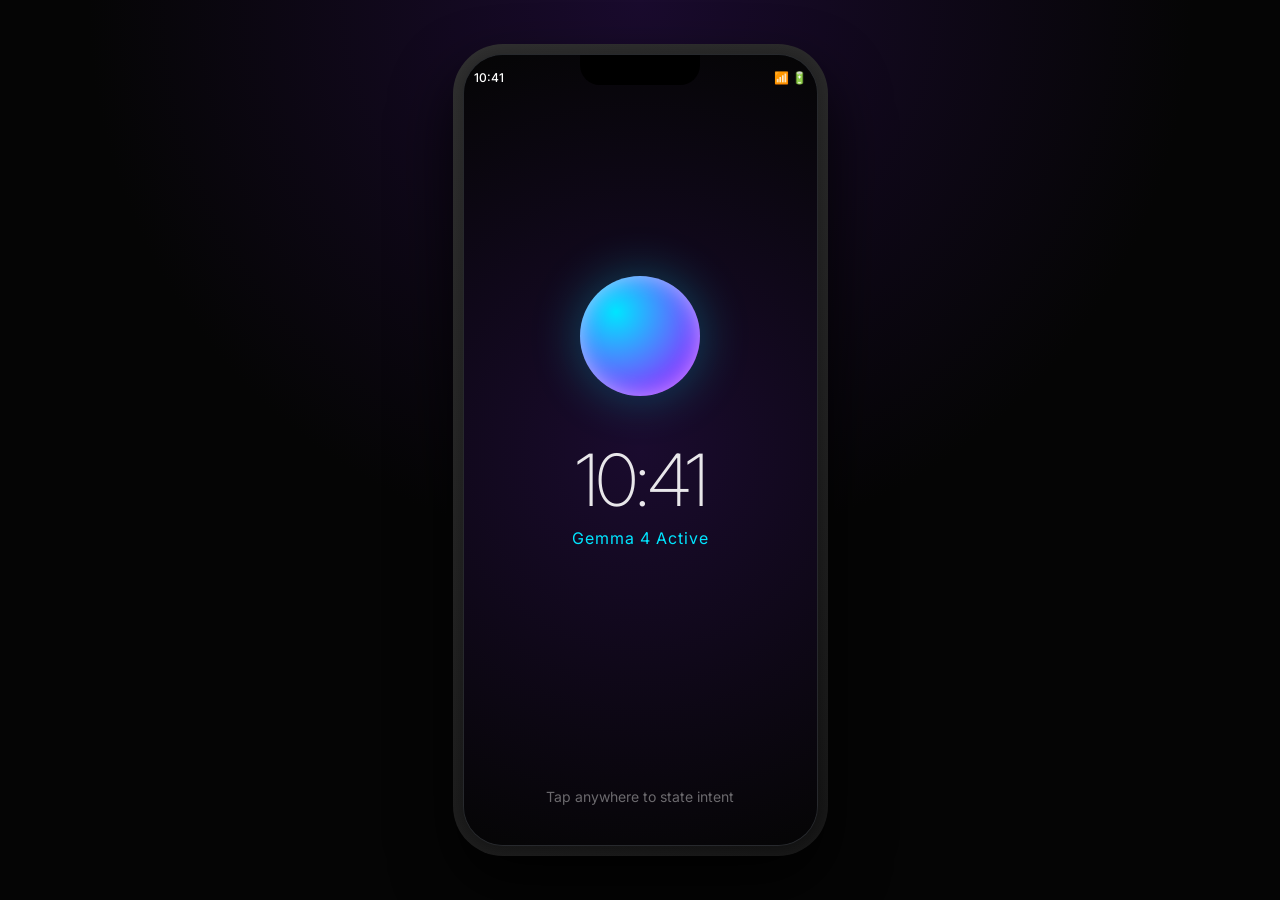
==== generative_ui/web/index.html @ 6772018f "pre testing/video run" ====
<!DOCTYPE html>
<html lang="en">
<head>
    <meta charset="UTF-8">
    <meta name="viewport" content="width=device-width, initial-scale=1.0">
    <title>AOS Interface</title>
    <link rel="stylesheet" href="style.css">
    <link href="https://fonts.googleapis.com/css2?family=Inter:wght@200;300;400;500;600&display=swap" rel="stylesheet">
</head>
<body>
    <div class="phone-container">
        <div class="phone-hardware">
            <div class="notch"></div>
            
            <!-- Home Screen View -->
            <div class="screen view-home active" id="view-home">
                <div class="status-bar">
                    <span class="time" id="home-time">9:41</span>
                    <div class="icons">
                        <span class="signal">📶</span>
                        <span class="battery">🔋</span>
                    </div>
                </div>
                <div class="home-center">
                    <div class="aos-orb"></div>
                    <h1 class="clock-large" id="home-clock-large">09:41</h1>
                    <p class="date-large">Gemma 4 Active</p>
                </div>
                <div class="home-footer">
                    <p class="pulse-text">Tap anywhere to state intent</p>
                </div>
            </div>

            <!-- Intent Interface View -->
            <div class="screen view-intent" id="view-intent">
                <header class="glass-header">
                    <div class="status-bar">
                        <span class="time">9:41</span>
                        <div class="icons">
                            <span class="signal">📶</span>
                            <span class="battery">🔋</span>
                        </div>
                    </div>
                    <div class="header-content">
                        <h1>AOS</h1>
                        <span class="status-dot"></span>
                        <span class="status-text">Listening...</span>
                    </div>
                </header>
                
                <main class="feed" id="feed">
                    <div class="message system">
                        <div class="bubble">
                            <p>Latent Kernel Ready. Awaiting Intent.</p>
                        </div>
                    </div>
                </main>
                
                <footer class="input-area glass-footer">
                    <div class="input-wrapper">
                        <button class="icon-btn" id="close-btn">
                            <svg width="24" height="24" viewBox="0 0 24 24" fill="none" stroke="currentColor" stroke-width="2"><line x1="18" y1="6" x2="6" y2="18"></line><line x1="6" y1="6" x2="18" y2="18"></line></svg>
                        </button>
                        <input type="text" id="user-input" placeholder="State your intent..." autocomplete="off">
                        <button class="icon-btn send-btn" id="send-btn">
                            <svg width="24" height="24" viewBox="0 0 24 24" fill="none" stroke="currentColor" stroke-width="2"><line x1="22" y1="2" x2="11" y2="13"></line><polygon points="22 2 15 22 11 13 2 9 22 2"></polygon></svg>
                        </button>
                    </div>
                </footer>
            </div>
        </div>
    </div>
    <script src="script.js"></script>
</body>
</html>
---- generative_ui/web/style.css ----
* {
    margin: 0;
    padding: 0;
    box-sizing: border-box;
    font-family: 'Inter', sans-serif;
}

body {
    background-color: #050505;
    background-image: radial-gradient(circle at 50% 0%, #1a0b2e 0%, #050505 50%);
    display: flex;
    justify-content: center;
    align-items: center;
    height: 100vh;
    height: 100dvh; /* For mobile browsers */
    color: #fff;
    overflow: hidden;
}

.phone-container {
    width: 375px;
    height: 812px;
    border-radius: 50px;
    padding: 10px;
    background: linear-gradient(145deg, #2a2a2a, #111);
    box-shadow: 0 30px 60px rgba(0,0,0,0.8), inset 0 0 20px rgba(255,255,255,0.05);
    transition: all 0.3s ease;
}

.phone-hardware {
    width: 100%;
    height: 100%;
    border-radius: 40px;
    background-color: #0f1115;
    position: relative;
    overflow: hidden;
    border: 1px solid rgba(255,255,255,0.1);
}

.notch {
    position: absolute;
    top: 0;
    left: 50%;
    transform: translateX(-50%);
    width: 120px;
    height: 30px;
    background-color: #000;
    border-bottom-left-radius: 20px;
    border-bottom-right-radius: 20px;
    z-index: 100;
}

.screen {
    display: flex;
    flex-direction: column;
    height: 100%;
    background: radial-gradient(circle at 50% -20%, #2a0845 0%, #0f1115 60%);
    position: absolute; 
    top: 0; left: 0; width: 100%;
    opacity: 0;
    pointer-events: none;
    transition: opacity 0.4s ease, transform 0.4s cubic-bezier(0.19, 1, 0.22, 1);
    transform: scale(0.95);
}

.screen.active {
    opacity: 1;
    pointer-events: auto;
    transform: scale(1);
    z-index: 10;
}

/* Home Screen Styles */
.view-home {
    background: radial-gradient(circle at 50% 50%, #1a0b2e 0%, #050505 100%);
    cursor: pointer;
    justify-content: space-between;
    padding-top: 15px;
}

.home-center {
    display: flex;
    flex-direction: column;
    align-items: center;
    justify-content: center;
    flex: 1;
    margin-top: -50px;
}

.aos-orb {
    width: 120px;
    height: 120px;
    border-radius: 50%;
    background: radial-gradient(circle at 30% 30%, #00e5ff, #b000ff);
    box-shadow: 0 0 50px rgba(0, 229, 255, 0.3), inset 0 0 20px rgba(255,255,255,0.5);
    margin-bottom: 40px;
    animation: float 6s ease-in-out infinite, pulseOrb 4s infinite alternate;
}

@keyframes float {
    0% { transform: translateY(0px); }
    50% { transform: translateY(-15px); }
    100% { transform: translateY(0px); }
}

@keyframes pulseOrb {
    0% { box-shadow: 0 0 30px rgba(0, 229, 255, 0.2), inset 0 0 20px rgba(255,255,255,0.3); }
    100% { box-shadow: 0 0 80px rgba(176, 0, 255, 0.5), inset 0 0 30px rgba(255,255,255,0.6); }
}

.clock-large {
    font-size: 72px;
    font-weight: 200;
    letter-spacing: -2px;
    color: rgba(255,255,255,0.9);
}

.date-large {
    font-size: 16px;
    font-weight: 400;
    color: #00e5ff;
    margin-top: 5px;
    letter-spacing: 1px;
}

.home-footer {
    padding-bottom: 40px;
    text-align: center;
}

.pulse-text {
    font-size: 14px;
    color: rgba(255,255,255,0.4);
    animation: pulseText 2s infinite;
}

@keyframes pulseText {
    0% { opacity: 0.3; }
    50% { opacity: 1; }
    100% { opacity: 0.3; }
}

/* Intent Interface Styles */
.glass-header {
    background: rgba(15, 17, 21, 0.6);
    backdrop-filter: blur(10px);
    -webkit-backdrop-filter: blur(10px);
    padding: 10px 20px 15px;
    border-bottom: 1px solid rgba(255,255,255,0.05);
    z-index: 10;
    padding-top: 15px;
}

.status-bar {
    display: flex;
    justify-content: space-between;
    font-size: 12px;
    font-weight: 500;
    margin-bottom: 15px;
    padding: 0 10px;
}

.view-home .status-bar {
    margin-bottom: 0;
}

.header-content {
    display: flex;
    align-items: center;
    gap: 8px;
}

.header-content h1 {
    font-size: 20px;
    font-weight: 600;
    letter-spacing: -0.5px;
    background: linear-gradient(90deg, #00e5ff, #b000ff);
    -webkit-background-clip: text;
    -webkit-text-fill-color: transparent;
}

.status-dot {
    width: 8px;
    height: 8px;
    background-color: #00e5ff;
    border-radius: 50%;
    box-shadow: 0 0 10px #00e5ff;
    animation: pulse 2s infinite;
}

.status-text {
    font-size: 12px;
    color: rgba(255,255,255,0.5);
}

.feed {
    flex: 1;
    overflow-y: auto;
    padding: 20px;
    display: flex;
    flex-direction: column;
    gap: 15px;
}

.feed::-webkit-scrollbar {
    width: 0;
}

.message {
    display: flex;
    flex-direction: column;
    max-width: 85%;
    animation: fadeIn 0.4s ease forwards;
    opacity: 0;
    transform: translateY(10px);
}

@keyframes fadeIn {
    to { opacity: 1; transform: translateY(0); }
}

.message.user {
    align-self: flex-end;
}

.message.system {
    align-self: flex-start;
}

.bubble {
    padding: 12px 16px;
    border-radius: 20px;
    font-size: 14px;
    line-height: 1.5;
    position: relative;
    white-space: pre-wrap;
}

.message.user .bubble {
    background: linear-gradient(135deg, #4facfe 0%, #00f2fe 100%);
    color: #000;
    border-bottom-right-radius: 4px;
}

.message.system .bubble {
    background: rgba(255,255,255,0.05);
    border: 1px solid rgba(255,255,255,0.1);
    border-bottom-left-radius: 4px;
}

.glass-footer {
    background: rgba(15, 17, 21, 0.8);
    backdrop-filter: blur(15px);
    -webkit-backdrop-filter: blur(15px);
    padding: 15px 20px 25px;
    border-top: 1px solid rgba(255,255,255,0.05);
}

.input-wrapper {
    display: flex;
    align-items: center;
    background: rgba(0,0,0,0.5);
    border-radius: 25px;
    padding: 5px 15px;
    border: 1px solid rgba(255,255,255,0.1);
    transition: all 0.3s ease;
}

.input-wrapper:focus-within {
    border-color: rgba(0, 229, 255, 0.5);
    box-shadow: 0 0 15px rgba(0, 229, 255, 0.1);
}

input {
    flex: 1;
    background: transparent;
    border: none;
    color: #fff;
    padding: 10px;
    font-size: 14px;
    outline: none;
}

input::placeholder {
    color: rgba(255,255,255,0.3);
}

.icon-btn {
    background: transparent;
    border: none;
    color: rgba(255,255,255,0.5);
    cursor: pointer;
    display: flex;
    align-items: center;
    justify-content: center;
    transition: color 0.3s;
    padding: 5px;
}

.icon-btn:hover {
    color: #00e5ff;
}

.send-btn {
    color: #b000ff;
}

/* ====== MOBILE RESPONSIVE MEDIA QUERIES ====== */
@media (max-width: 480px) {
    body {
        align-items: flex-start;
        background-image: none;
        background-color: #050505;
    }

    .phone-container {
        width: 100vw;
        height: 100vh;
        height: 100dvh;
        padding: 0;
        border-radius: 0;
        box-shadow: none;
        border: none;
        background: transparent;
    }

    .phone-hardware {
        border-radius: 0;
        border: none;
    }

    .notch {
        display: none; /* Mobile phone hardware has its own notch */
    }

    .status-bar {
        display: none; /* Hide our fake status bar since the mobile browser/OS shows one */
    }
    
    .view-home {
        padding-top: 30px; /* Adjust padding since status bar is gone */
    }

    .glass-header {
        padding-top: 20px;
    }
}
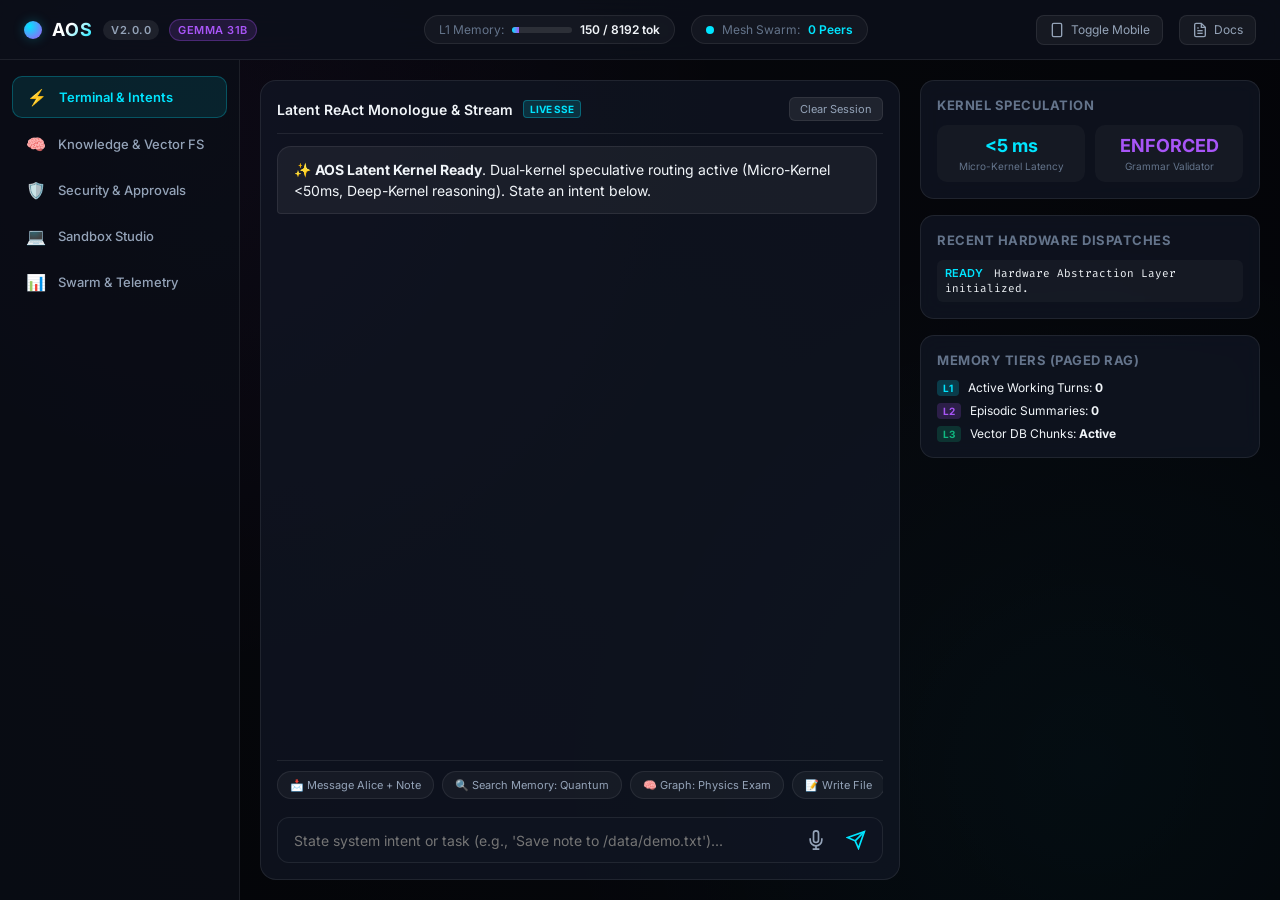
==== commit 345d6e0c: "feat(aos): modernize & productize Agentic Operating System (7-step framework) - Step 1: Deep Codebas" ====
--- a/generative_ui/web/index.html
+++ b/generative_ui/web/index.html
@@ -3,12 +3,352 @@
 <head>
     <meta charset="UTF-8">
     <meta name="viewport" content="width=device-width, initial-scale=1.0">
-    <title>AOS Interface</title>
-    <link rel="stylesheet" href="style.css">
-    <link href="https://fonts.googleapis.com/css2?family=Inter:wght@200;300;400;500;600&display=swap" rel="stylesheet">
+    <title>AOS Studio Cockpit — Agentic Operating System</title>
+    <link rel="stylesheet" href="style.css?v=3">
+    <link rel="preconnect" href="https://fonts.googleapis.com">
+    <link rel="preconnect" href="https://fonts.gstatic.com" crossorigin>
+    <link href="https://fonts.googleapis.com/css2?family=Fira+Code:wght@400;500;600&family=Inter:wght@300;400;500;600;700&display=swap" rel="stylesheet">
 </head>
-<body>
-    <div class="phone-container">
+<body class="mode-cockpit">
+    <!-- Main Cockpit Container -->
+    <div class="cockpit-container">
+        <!-- Header Bar -->
+        <header class="cockpit-header">
+            <div class="header-left">
+                <div class="aos-logo-badge">
+                    <span class="aos-orb-mini"></span>
+                    <span class="brand-title">AOS</span>
+                    <span class="badge version-badge">v2.0.0</span>
+                    <span class="badge model-badge" id="kernel-badge">Gemma 31B</span>
+                </div>
+            </div>
+            
+            <div class="header-center">
+                <div class="telemetry-pill">
+                    <span class="pill-label">L1 Memory:</span>
+                    <div class="progress-bar-wrap">
+                        <div class="progress-bar-fill" id="l1-progress" style="width: 12%;"></div>
+                    </div>
+                    <span class="pill-value" id="l1-usage">150 / 8192 tok</span>
+                </div>
+                <div class="telemetry-pill">
+                    <span class="status-dot pulse-dot"></span>
+                    <span class="pill-label">Mesh Swarm:</span>
+                    <span class="pill-value highlight-cyan" id="header-peers">0 Peers</span>
+                </div>
+            </div>
+
+            <div class="header-right">
+                <button class="nav-btn-header" id="btn-toggle-view" title="Toggle Compact Mobile / Studio View">
+                    <svg width="16" height="16" viewBox="0 0 24 24" fill="none" stroke="currentColor" stroke-width="2"><rect x="5" y="2" width="14" height="20" rx="2" ry="2"></rect><line x1="12" y1="18" x2="12.01" y2="18"></line></svg>
+                    <span>Toggle Mobile</span>
+                </button>
+                <a href="/docs/reference/rest-api.md" target="_blank" class="nav-btn-header" title="API Reference">
+                    <svg width="16" height="16" viewBox="0 0 24 24" fill="none" stroke="currentColor" stroke-width="2"><path d="M14 2H6a2 2 0 0 0-2 2v16a2 2 0 0 0 2 2h12a2 2 0 0 0 2-2V8z"></path><polyline points="14 2 14 8 20 8"></polyline><line x1="16" y1="13" x2="8" y2="13"></line><line x1="16" y1="17" x2="8" y2="17"></line><polyline points="10 9 9 9 8 9"></polyline></svg>
+                    <span>Docs</span>
+                </a>
+            </div>
+        </header>
+
+        <!-- Cockpit Workspace Body -->
+        <div class="cockpit-body">
+            <!-- Sidebar Navigation -->
+            <nav class="cockpit-sidebar">
+                <button class="nav-item active" data-tab="tab-terminal">
+                    <span class="nav-icon">⚡</span>
+                    <span class="nav-text">Terminal & Intents</span>
+                </button>
+                <button class="nav-item" data-tab="tab-knowledge">
+                    <span class="nav-icon">🧠</span>
+                    <span class="nav-text">Knowledge & Vector FS</span>
+                </button>
+                <button class="nav-item" data-tab="tab-security">
+                    <span class="nav-icon">🛡️</span>
+                    <span class="nav-text">Security & Approvals</span>
+                    <span class="badge-count" id="pending-badge" style="display: none;">0</span>
+                </button>
+                <button class="nav-item" data-tab="tab-sandbox">
+                    <span class="nav-icon">💻</span>
+                    <span class="nav-text">Sandbox Studio</span>
+                </button>
+                <button class="nav-item" data-tab="tab-telemetry">
+                    <span class="nav-icon">📊</span>
+                    <span class="nav-text">Swarm & Telemetry</span>
+                </button>
+            </nav>
+
+            <!-- Main Content Display -->
+            <main class="cockpit-content">
+                <!-- Tab 1: Terminal & Intents -->
+                <section class="tab-pane active" id="tab-terminal">
+                    <div class="terminal-layout">
+                        <!-- Left: Live Interaction Feed -->
+                        <div class="feed-column">
+                            <div class="feed-header">
+                                <div class="feed-title">
+                                    <span>Latent ReAct Monologue & Stream</span>
+                                    <span class="live-indicator">LIVE SSE</span>
+                                </div>
+                                <button class="action-btn-small" id="clear-feed-btn">Clear Session</button>
+                            </div>
+                            
+                            <div class="feed-scroll" id="feed">
+                                <div class="message system">
+                                    <div class="bubble">
+                                        <p>✨ <strong>AOS Latent Kernel Ready</strong>. Dual-kernel speculative routing active (Micro-Kernel &lt;50ms, Deep-Kernel reasoning). State an intent below.</p>
+                                    </div>
+                                </div>
+                            </div>
+
+                            <!-- Intent Quick Suggestions -->
+                            <div class="prompt-chips">
+                                <button class="chip-btn" data-intent="Send a message to Alice saying I will be late, and save a note.">📩 Message Alice + Note</button>
+                                <button class="chip-btn" data-intent="Search memory for quantum physics dynamics">🔍 Search Memory: Quantum</button>
+                                <button class="chip-btn" data-intent="Who did I talk to about Physics Exam?">🧠 Graph: Physics Exam</button>
+                                <button class="chip-btn" data-intent="Write a file at /test/experiment.txt with the content 'Results valid.'">📝 Write File</button>
+                                <button class="chip-btn" data-intent="Run python script to calculate sum of primes up to 50">🐍 Sandboxed Python</button>
+                            </div>
+
+                            <!-- Input Bar -->
+                            <div class="input-glass-container">
+                                <div class="input-row">
+                                    <input type="text" id="user-input" placeholder="State system intent or task (e.g., 'Save note to /data/demo.txt')..." autocomplete="off">
+                                    <button class="icon-btn mic-btn" id="mic-btn" title="Ambient Voice Input">
+                                        <svg width="20" height="20" viewBox="0 0 24 24" fill="none" stroke="currentColor" stroke-width="2"><path d="M12 1a3 3 0 0 0-3 3v8a3 3 0 0 0 6 0V4a3 3 0 0 0-3-3z"></path><path d="M19 10v2a7 7 0 0 1-14 0v-2"></path><line x1="12" y1="19" x2="12" y2="23"></line><line x1="8" y1="23" x2="16" y2="23"></line></svg>
+                                    </button>
+                                    <button class="icon-btn send-btn" id="send-btn" title="Dispatch Intent">
+                                        <svg width="20" height="20" viewBox="0 0 24 24" fill="none" stroke="currentColor" stroke-width="2"><line x1="22" y1="2" x2="11" y2="13"></line><polygon points="22 2 15 22 11 13 2 9 22 2"></polygon></svg>
+                                    </button>
+                                </div>
+                            </div>
+                        </div>
+
+                        <!-- Right: Real-time Execution Telemetry Inspector -->
+                        <div class="telemetry-inspector">
+                            <div class="inspector-card">
+                                <h3>Kernel Speculation</h3>
+                                <div class="speculation-stats">
+                                    <div class="stat-box">
+                                        <div class="stat-number highlight-cyan" id="stat-micro-lat">&lt;5 ms</div>
+                                        <div class="stat-name">Micro-Kernel Latency</div>
+                                    </div>
+                                    <div class="stat-box">
+                                        <div class="stat-number highlight-purple" id="stat-grammar-status">ENFORCED</div>
+                                        <div class="stat-name">Grammar Validator</div>
+                                    </div>
+                                </div>
+                            </div>
+
+                            <div class="inspector-card">
+                                <h3>Recent Hardware Dispatches</h3>
+                                <div class="hal-dispatch-log" id="hal-log">
+                                    <div class="log-entry"><span class="log-tag">READY</span> Hardware Abstraction Layer initialized.</div>
+                                </div>
+                            </div>
+
+                            <div class="inspector-card">
+                                <h3>Memory Tiers (Paged RAG)</h3>
+                                <ul class="memory-tier-list">
+                                    <li><span class="tier-badge l1">L1</span> Active Working Turns: <strong id="tier-l1-turns">0</strong></li>
+                                    <li><span class="tier-badge l2">L2</span> Episodic Summaries: <strong id="tier-l2-count">0</strong></li>
+                                    <li><span class="tier-badge l3">L3</span> Vector DB Chunks: <strong id="tier-l3-chunks">Active</strong></li>
+                                </ul>
+                            </div>
+                        </div>
+                    </div>
+                </section>
+
+                <!-- Tab 2: Knowledge & Semantic Vector FS -->
+                <section class="tab-pane" id="tab-knowledge">
+                    <div class="grid-two-columns">
+                        <!-- Semantic Vector Search -->
+                        <div class="panel-card">
+                            <h2>🔍 Semantic Vector Store (L3 Memory)</h2>
+                            <p class="panel-desc">Zero-copy embedded SQLite vector database with LocalTextVectorizer n-gram projections.</p>
+                            
+                            <div class="search-box-row">
+                                <input type="text" id="memory-search-input" placeholder="Query semantic embeddings...">
+                                <button class="action-btn" id="btn-search-memory">Search Vectors</button>
+                            </div>
+
+                            <div class="results-container" id="memory-search-results">
+                                <div class="placeholder-text">Type a query above to search indexed knowledge vectors.</div>
+                            </div>
+
+                            <h3 style="margin-top: 24px;">📁 Continuous Watchdog Indexed Documents</h3>
+                            <div class="indexed-files-list" id="indexed-files-list">
+                                <div class="placeholder-text">Loading indexed documents...</div>
+                            </div>
+                        </div>
+
+                        <!-- Associative Knowledge Graph -->
+                        <div class="panel-card">
+                            <h2>🧠 Associative Knowledge Graph</h2>
+                            <p class="panel-desc">Entities and relational triplets extracted continuously from conversations and files.</p>
+                            
+                            <div class="search-box-row">
+                                <input type="text" id="graph-query-input" placeholder="Ask: 'Who did I talk to about physics exam?'">
+                                <button class="action-btn" id="btn-query-graph">Query Graph</button>
+                            </div>
+
+                            <div class="graph-answer-box" id="graph-answer-box">
+                                <div class="placeholder-text">Relational query answers will appear here.</div>
+                            </div>
+
+                            <div class="graph-visual-container">
+                                <h3>Triplets & Associations</h3>
+                                <button class="action-btn-small" id="btn-refresh-graph" style="margin-bottom: 8px;">Refresh Snapshot</button>
+                                <div class="triplet-table-wrap" id="triplet-table-container">
+                                    <div class="placeholder-text">Loading knowledge graph snapshot...</div>
+                                </div>
+                            </div>
+                        </div>
+                    </div>
+                </section>
+
+                <!-- Tab 3: Security & Capability Approvals -->
+                <section class="tab-pane" id="tab-security">
+                    <div class="panel-card">
+                        <h2>🛡️ Capability-Based Least Privilege Security Guardrails</h2>
+                        <p class="panel-desc">Operations targeting the host filesystem, network, or OS automation require explicit operator authorization and diff verification.</p>
+
+                        <div class="approval-section">
+                            <h3>Pending Operator Approvals</h3>
+                            <div id="pending-approvals-list">
+                                <div class="placeholder-text">No pending capability requests. Safe state.</div>
+                            </div>
+                        </div>
+
+                        <div class="approval-section" style="margin-top: 30px;">
+                            <h3>Security Audit Ledger</h3>
+                            <div class="table-wrap">
+                                <table class="data-table" id="audit-table">
+                                    <thead>
+                                        <tr>
+                                            <th>Timestamp</th>
+                                            <th>Request ID</th>
+                                            <th>Capability</th>
+                                            <th>Resource Target</th>
+                                            <th>Verdict</th>
+                                            <th>Reasoning</th>
+                                        </tr>
+                                    </thead>
+                                    <tbody id="audit-table-body">
+                                        <tr><td colspan="6" class="placeholder-text">Loading security audit history...</td></tr>
+                                    </tbody>
+                                </table>
+                            </div>
+                        </div>
+                    </div>
+                </section>
+
+                <!-- Tab 4: Isolated Code Sandbox Studio -->
+                <section class="tab-pane" id="tab-sandbox">
+                    <div class="grid-two-columns">
+                        <div class="panel-card">
+                            <h2>💻 Sandboxed Execution Studio</h2>
+                            <p class="panel-desc">Execute untrusted or dynamic Python scripts in an isolated execution runtime with timeout limits and stdout/stderr capture.</p>
+                            
+                            <div class="code-editor-header">
+                                <span>Python Runtime (Safe Builtins &amp; Math)</span>
+                                <button class="action-btn" id="btn-run-sandbox">▶ Execute Script</button>
+                            </div>
+                            <textarea id="sandbox-code-editor" class="code-editor" spellcheck="false"># Compute prime numbers in sandboxed runtime
+def is_prime(n):
+    if n <= 1: return False
+    for i in range(2, int(n**0.5) + 1):
+        if n % i == 0: return False
+    return True
+
+primes = [x for x in range(2, 50) if is_prime(x)]
+print(f"Discovered primes: {primes}")
+result = sum(primes)
+print(f"Sum of primes: {result}")
+</textarea>
+                        </div>
+
+                        <div class="panel-card">
+                            <h2>Execution Output & Telemetry</h2>
+                            <div class="sandbox-stats-row">
+                                <span class="badge" id="sandbox-status-badge">READY</span>
+                                <span class="telemetry-small" id="sandbox-duration">Duration: 0.0 ms</span>
+                            </div>
+
+                            <div class="terminal-output-window">
+                                <div class="output-label">Stdout:</div>
+                                <pre id="sandbox-stdout" class="console-box">Ready for execution.</pre>
+                                
+                                <div class="output-label">Stderr / Diagnostics:</div>
+                                <pre id="sandbox-stderr" class="console-box">None.</pre>
+
+                                <div class="output-label">Returned Result:</div>
+                                <pre id="sandbox-result" class="console-box highlight-cyan">None</pre>
+                            </div>
+                        </div>
+                    </div>
+                </section>
+
+                <!-- Tab 5: Swarm & Telemetry -->
+                <section class="tab-pane" id="tab-telemetry">
+                    <div class="grid-two-columns">
+                        <!-- Swarm Mesh -->
+                        <div class="panel-card">
+                            <h2>🌐 Sovereign P2P Mesh Swarm</h2>
+                            <p class="panel-desc">Decentralized peer-to-peer discovery and gossip over UDP. Operates without centralized infrastructure.</p>
+
+                            <div class="swarm-meta-box">
+                                <div><strong>Local Node ID:</strong> <span class="highlight-cyan" id="swarm-node-id">Scanning...</span></div>
+                                <div><strong>Broadcast Port:</strong> <span id="swarm-port">5005</span></div>
+                                <div><strong>Active Peers:</strong> <span class="badge" id="swarm-count-badge">0</span></div>
+                            </div>
+
+                            <h3 style="margin-top: 18px;">Active Swarm Peers</h3>
+                            <div id="swarm-peer-list" class="peer-list">
+                                <div class="placeholder-text">Listening for peer heartbeats on local network...</div>
+                            </div>
+
+                            <div class="broadcast-row" style="margin-top: 18px;">
+                                <input type="text" id="swarm-broadcast-input" placeholder="Broadcast gossip payload across mesh...">
+                                <button class="action-btn" id="btn-broadcast-swarm">Broadcast</button>
+                            </div>
+                        </div>
+
+                        <!-- System Telemetry -->
+                        <div class="panel-card">
+                            <h2>📊 System & Memory Hierarchy</h2>
+                            <p class="panel-desc">Live resource instrumentation, operating system driver telemetry, and context paging metrics.</p>
+
+                            <div class="telemetry-grid">
+                                <div class="telemetry-metric-card">
+                                    <div class="metric-title">Host Operating System</div>
+                                    <div class="metric-value highlight-cyan" id="telemetry-os">Windows</div>
+                                </div>
+                                <div class="telemetry-metric-card">
+                                    <div class="metric-title">Page Faults (Restores)</div>
+                                    <div class="metric-value highlight-purple" id="telemetry-page-faults">0</div>
+                                </div>
+                                <div class="telemetry-metric-card">
+                                    <div class="metric-title">Context Swaps (Evictions)</div>
+                                    <div class="metric-value" id="telemetry-swaps">0</div>
+                                </div>
+                                <div class="telemetry-metric-card">
+                                    <div class="metric-title">L1 Context Token Budget</div>
+                                    <div class="metric-value" id="telemetry-budget">8,192</div>
+                                </div>
+                            </div>
+
+                            <div class="refresh-row" style="margin-top: 20px;">
+                                <button class="action-btn-small" id="btn-refresh-telemetry">Refresh Telemetry</button>
+                            </div>
+                        </div>
+                    </div>
+                </section>
+            </main>
+        </div>
+    </div>
+
+    <!-- Phone Simulator Container (Optional Responsive Alternative) -->
+    <div class="phone-container" id="phone-container" style="display: none;">
         <div class="phone-hardware">
             <div class="notch"></div>
             
@@ -41,14 +381,17 @@
                             <span class="battery">🔋</span>
                         </div>
                     </div>
-                    <div class="header-content">
-                        <h1>AOS</h1>
-                        <span class="status-dot"></span>
-                        <span class="status-text">Listening...</span>
+                    <div class="header-content" style="display: flex; justify-content: space-between; width: 100%;">
+                        <div style="display: flex; align-items: center; gap: 8px;">
+                            <h1>AOS</h1>
+                            <span class="status-dot"></span>
+                            <span class="status-text">Listening...</span>
+                        </div>
+                        <button class="icon-btn" id="phone-close-btn" style="background: rgba(255,255,255,0.1); border-radius: 50%; padding: 4px;">✕</button>
                     </div>
                 </header>
                 
-                <main class="feed" id="feed">
+                <main class="feed" id="phone-feed">
                     <div class="message system">
                         <div class="bubble">
                             <p>Latent Kernel Ready. Awaiting Intent.</p>
@@ -58,18 +401,16 @@
                 
                 <footer class="input-area glass-footer">
                     <div class="input-wrapper">
-                        <button class="icon-btn" id="close-btn">
-                            <svg width="24" height="24" viewBox="0 0 24 24" fill="none" stroke="currentColor" stroke-width="2"><line x1="18" y1="6" x2="6" y2="18"></line><line x1="6" y1="6" x2="18" y2="18"></line></svg>
-                        </button>
-                        <input type="text" id="user-input" placeholder="State your intent..." autocomplete="off">
-                        <button class="icon-btn send-btn" id="send-btn">
-                            <svg width="24" height="24" viewBox="0 0 24 24" fill="none" stroke="currentColor" stroke-width="2"><line x1="22" y1="2" x2="11" y2="13"></line><polygon points="22 2 15 22 11 13 2 9 22 2"></polygon></svg>
+                        <input type="text" id="phone-user-input" placeholder="State your intent..." autocomplete="off">
+                        <button class="icon-btn send-btn" id="phone-send-btn">
+                            <svg width="20" height="20" viewBox="0 0 24 24" fill="none" stroke="currentColor" stroke-width="2"><line x1="22" y1="2" x2="11" y2="13"></line><polygon points="22 2 15 22 11 13 2 9 22 2"></polygon></svg>
                         </button>
                     </div>
                 </footer>
             </div>
         </div>
     </div>
-    <script src="script.js"></script>
+
+    <script src="script.js?v=3"></script>
 </body>
 </html>
--- a/generative_ui/web/style.css
+++ b/generative_ui/web/style.css
@@ -1,22 +1,851 @@
+:root {
+    --bg-dark: #07090e;
+    --bg-card: rgba(18, 24, 38, 0.7);
+    --bg-card-hover: rgba(26, 35, 54, 0.85);
+    --border-color: rgba(255, 255, 255, 0.08);
+    --border-color-focus: rgba(0, 229, 255, 0.4);
+    --cyan: #00e5ff;
+    --cyan-glow: rgba(0, 229, 255, 0.25);
+    --purple: #a855f7;
+    --purple-glow: rgba(168, 85, 247, 0.25);
+    --text-primary: #f1f5f9;
+    --text-secondary: #94a3b8;
+    --text-muted: #64748b;
+    --success: #10b981;
+    --warning: #f59e0b;
+    --danger: #ef4444;
+}
+
 * {
     margin: 0;
     padding: 0;
     box-sizing: border-box;
-    font-family: 'Inter', sans-serif;
+    font-family: 'Inter', -apple-system, BlinkMacSystemFont, "Segoe UI", Roboto, sans-serif;
+}
+
+code, pre, .code-editor, .console-box {
+    font-family: 'Fira Code', Consolas, Monaco, monospace;
 }
 
 body {
-    background-color: #050505;
-    background-image: radial-gradient(circle at 50% 0%, #1a0b2e 0%, #050505 50%);
-    display: flex;
+    background-color: var(--bg-dark);
+    background-image: 
+        radial-gradient(circle at 15% 15%, rgba(168, 85, 247, 0.08) 0%, transparent 40%),
+        radial-gradient(circle at 85% 85%, rgba(0, 229, 255, 0.06) 0%, transparent 40%),
+        radial-gradient(circle at 50% 50%, #07090e 0%, #030407 100%);
+    color: var(--text-primary);
+    min-height: 100vh;
+    overflow-x: hidden;
+}
+
+/* ---------------- COCKPIT CONTAINER ---------------- */
+.cockpit-container {
+    display: flex;
+    flex-direction: column;
+    height: 100vh;
+    width: 100vw;
+    overflow: hidden;
+}
+
+/* Header */
+.cockpit-header {
+    height: 60px;
+    background: rgba(12, 16, 26, 0.85);
+    backdrop-filter: blur(16px);
+    border-bottom: 1px solid var(--border-color);
+    display: flex;
+    align-items: center;
+    justify-content: space-between;
+    padding: 0 24px;
+    z-index: 50;
+}
+
+.header-left, .header-center, .header-right {
+    display: flex;
+    align-items: center;
+    gap: 16px;
+}
+
+.aos-logo-badge {
+    display: flex;
+    align-items: center;
+    gap: 10px;
+}
+
+.aos-orb-mini {
+    width: 18px;
+    height: 18px;
+    border-radius: 50%;
+    background: radial-gradient(circle at 30% 30%, var(--cyan), var(--purple));
+    box-shadow: 0 0 12px var(--cyan-glow);
+    animation: pulseOrb 3s infinite alternate;
+}
+
+.brand-title {
+    font-size: 18px;
+    font-weight: 700;
+    letter-spacing: 1px;
+    background: linear-gradient(135deg, #fff 40%, var(--cyan));
+    -webkit-background-clip: text;
+    -webkit-text-fill-color: transparent;
+}
+
+.badge {
+    font-size: 11px;
+    padding: 3px 8px;
+    border-radius: 12px;
+    font-weight: 600;
+    text-transform: uppercase;
+    letter-spacing: 0.5px;
+}
+
+.version-badge {
+    background: rgba(255, 255, 255, 0.08);
+    color: var(--text-secondary);
+}
+
+.model-badge {
+    background: rgba(168, 85, 247, 0.15);
+    color: var(--purple);
+    border: 1px solid rgba(168, 85, 247, 0.3);
+}
+
+.telemetry-pill {
+    display: flex;
+    align-items: center;
+    gap: 8px;
+    background: rgba(255, 255, 255, 0.04);
+    border: 1px solid var(--border-color);
+    padding: 6px 14px;
+    border-radius: 20px;
+    font-size: 12px;
+}
+
+.pill-label {
+    color: var(--text-muted);
+}
+
+.pill-value {
+    font-weight: 600;
+}
+
+.progress-bar-wrap {
+    width: 60px;
+    height: 6px;
+    background: rgba(255, 255, 255, 0.1);
+    border-radius: 3px;
+    overflow: hidden;
+}
+
+.progress-bar-fill {
+    height: 100%;
+    background: linear-gradient(90deg, var(--cyan), var(--purple));
+    transition: width 0.3s ease;
+}
+
+.status-dot {
+    width: 8px;
+    height: 8px;
+    border-radius: 50%;
+    background-color: var(--cyan);
+}
+
+.pulse-dot {
+    animation: pulseDot 2s infinite;
+}
+
+.nav-btn-header {
+    background: rgba(255, 255, 255, 0.05);
+    border: 1px solid var(--border-color);
+    color: var(--text-secondary);
+    padding: 6px 12px;
+    border-radius: 8px;
+    font-size: 12px;
+    display: flex;
+    align-items: center;
+    gap: 6px;
+    cursor: pointer;
+    text-decoration: none;
+    transition: all 0.2s;
+}
+
+.nav-btn-header:hover {
+    background: rgba(255, 255, 255, 0.1);
+    color: #fff;
+    border-color: rgba(255, 255, 255, 0.2);
+}
+
+/* Cockpit Workspace Body */
+.cockpit-body {
+    display: flex;
+    flex: 1;
+    height: calc(100vh - 60px);
+    overflow: hidden;
+}
+
+/* Sidebar */
+.cockpit-sidebar {
+    width: 240px;
+    background: rgba(10, 14, 22, 0.85);
+    border-right: 1px solid var(--border-color);
+    padding: 16px 12px;
+    display: flex;
+    flex-direction: column;
+    gap: 6px;
+}
+
+.nav-item {
+    display: flex;
+    align-items: center;
+    gap: 12px;
+    padding: 10px 14px;
+    background: transparent;
+    border: none;
+    border-radius: 10px;
+    color: var(--text-secondary);
+    font-size: 13px;
+    font-weight: 500;
+    cursor: pointer;
+    text-align: left;
+    transition: all 0.2s ease;
+    width: 100%;
+    position: relative;
+}
+
+.nav-item:hover {
+    background: rgba(255, 255, 255, 0.05);
+    color: #fff;
+}
+
+.nav-item.active {
+    background: rgba(0, 229, 255, 0.1);
+    color: var(--cyan);
+    font-weight: 600;
+    border: 1px solid rgba(0, 229, 255, 0.25);
+}
+
+.nav-icon {
+    font-size: 16px;
+}
+
+.badge-count {
+    margin-left: auto;
+    background: var(--warning);
+    color: #000;
+    font-size: 10px;
+    font-weight: 700;
+    padding: 2px 6px;
+    border-radius: 10px;
+}
+
+/* Main Content Area */
+.cockpit-content {
+    flex: 1;
+    height: 100%;
+    overflow-y: auto;
+    padding: 20px;
+    background: rgba(5, 7, 12, 0.4);
+}
+
+.tab-pane {
+    display: none;
+    height: 100%;
+}
+
+.tab-pane.active {
+    display: block;
+    animation: fadeIn 0.3s ease;
+}
+
+/* Grid & Panels */
+.grid-two-columns {
+    display: grid;
+    grid-template-columns: 1fr 1fr;
+    gap: 20px;
+    height: 100%;
+}
+
+.panel-card {
+    background: var(--bg-card);
+    border: 1px solid var(--border-color);
+    border-radius: 16px;
+    padding: 24px;
+    backdrop-filter: blur(12px);
+    overflow-y: auto;
+}
+
+.panel-card h2 {
+    font-size: 18px;
+    font-weight: 600;
+    margin-bottom: 6px;
+}
+
+.panel-desc {
+    font-size: 13px;
+    color: var(--text-secondary);
+    margin-bottom: 20px;
+    line-height: 1.5;
+}
+
+/* Terminal & Feed Layout */
+.terminal-layout {
+    display: grid;
+    grid-template-columns: 1fr 340px;
+    gap: 20px;
+    height: 100%;
+}
+
+.feed-column {
+    display: flex;
+    flex-direction: column;
+    height: 100%;
+    background: var(--bg-card);
+    border: 1px solid var(--border-color);
+    border-radius: 16px;
+    padding: 16px;
+    overflow: hidden;
+}
+
+.feed-header {
+    display: flex;
+    align-items: center;
+    justify-content: space-between;
+    padding-bottom: 12px;
+    border-bottom: 1px solid var(--border-color);
+    margin-bottom: 12px;
+}
+
+.feed-title {
+    font-size: 14px;
+    font-weight: 600;
+    display: flex;
+    align-items: center;
+    gap: 10px;
+}
+
+.live-indicator {
+    font-size: 10px;
+    background: rgba(0, 229, 255, 0.15);
+    color: var(--cyan);
+    border: 1px solid rgba(0, 229, 255, 0.3);
+    padding: 2px 6px;
+    border-radius: 4px;
+    font-weight: 700;
+}
+
+.feed-scroll {
+    flex: 1;
+    overflow-y: auto;
+    padding-right: 6px;
+    display: flex;
+    flex-direction: column;
+    gap: 12px;
+}
+
+.message {
+    display: flex;
+    flex-direction: column;
+    max-width: 85%;
+    animation: fadeIn 0.3s ease;
+}
+
+.message.user {
+    align-self: flex-end;
+}
+
+.message.system {
+    align-self: flex-start;
+    width: 100%;
+    max-width: 100%;
+}
+
+.message .bubble {
+    padding: 12px 16px;
+    border-radius: 14px;
+    font-size: 14px;
+    line-height: 1.5;
+    word-break: break-word;
+}
+
+.message.user .bubble {
+    background: linear-gradient(135deg, #2563eb, #7c3aed);
+    color: #fff;
+    border-bottom-right-radius: 4px;
+}
+
+.message.system .bubble {
+    background: rgba(255, 255, 255, 0.05);
+    border: 1px solid var(--border-color);
+    color: var(--text-primary);
+    border-bottom-left-radius: 4px;
+}
+
+/* Prompt Chips */
+.prompt-chips {
+    display: flex;
+    gap: 8px;
+    overflow-x: auto;
+    padding: 10px 0;
+    border-top: 1px solid var(--border-color);
+    margin-top: 10px;
+}
+
+.chip-btn {
+    background: rgba(255, 255, 255, 0.04);
+    border: 1px solid var(--border-color);
+    color: var(--text-secondary);
+    padding: 6px 12px;
+    border-radius: 16px;
+    font-size: 11px;
+    white-space: nowrap;
+    cursor: pointer;
+    transition: all 0.2s;
+}
+
+.chip-btn:hover {
+    background: rgba(0, 229, 255, 0.1);
+    color: var(--cyan);
+    border-color: rgba(0, 229, 255, 0.3);
+}
+
+/* Input Bar */
+.input-glass-container {
+    padding-top: 8px;
+}
+
+.input-row {
+    display: flex;
+    align-items: center;
+    gap: 8px;
+    background: rgba(15, 21, 33, 0.9);
+    border: 1px solid var(--border-color);
+    border-radius: 12px;
+    padding: 6px 10px;
+    transition: border-color 0.2s;
+}
+
+.input-row:focus-within {
+    border-color: var(--cyan);
+    box-shadow: 0 0 15px var(--cyan-glow);
+}
+
+.input-row input {
+    flex: 1;
+    background: transparent;
+    border: none;
+    outline: none;
+    color: #fff;
+    font-size: 14px;
+    padding: 6px;
+}
+
+.icon-btn {
+    background: transparent;
+    border: none;
+    color: var(--text-secondary);
+    cursor: pointer;
+    padding: 6px;
+    border-radius: 8px;
+    display: flex;
+    align-items: center;
     justify-content: center;
-    align-items: center;
-    height: 100vh;
-    height: 100dvh; /* For mobile browsers */
+    transition: all 0.2s;
+}
+
+.icon-btn:hover {
     color: #fff;
-    overflow: hidden;
-}
-
+    background: rgba(255, 255, 255, 0.08);
+}
+
+.mic-btn.listening {
+    color: var(--danger);
+    animation: pulseDot 1s infinite;
+}
+
+.send-btn {
+    color: var(--cyan);
+}
+
+.send-btn:hover {
+    background: rgba(0, 229, 255, 0.15);
+}
+
+/* Telemetry Inspector Column */
+.telemetry-inspector {
+    display: flex;
+    flex-direction: column;
+    gap: 16px;
+    height: 100%;
+}
+
+.inspector-card {
+    background: var(--bg-card);
+    border: 1px solid var(--border-color);
+    border-radius: 14px;
+    padding: 16px;
+    backdrop-filter: blur(10px);
+}
+
+.inspector-card h3 {
+    font-size: 13px;
+    text-transform: uppercase;
+    letter-spacing: 0.5px;
+    color: var(--text-muted);
+    margin-bottom: 12px;
+}
+
+.speculation-stats {
+    display: grid;
+    grid-template-columns: 1fr 1fr;
+    gap: 10px;
+}
+
+.stat-box {
+    background: rgba(255, 255, 255, 0.03);
+    border-radius: 10px;
+    padding: 10px;
+    text-align: center;
+}
+
+.stat-number {
+    font-size: 18px;
+    font-weight: 700;
+}
+
+.stat-name {
+    font-size: 10px;
+    color: var(--text-muted);
+    margin-top: 4px;
+}
+
+.hal-dispatch-log {
+    max-height: 150px;
+    overflow-y: auto;
+    display: flex;
+    flex-direction: column;
+    gap: 6px;
+    font-size: 12px;
+}
+
+.log-entry {
+    background: rgba(255, 255, 255, 0.03);
+    padding: 6px 8px;
+    border-radius: 6px;
+    font-family: 'Fira Code', monospace;
+    font-size: 11px;
+}
+
+.log-tag {
+    color: var(--cyan);
+    font-weight: 600;
+    margin-right: 4px;
+}
+
+.memory-tier-list {
+    list-style: none;
+    display: flex;
+    flex-direction: column;
+    gap: 8px;
+    font-size: 12px;
+}
+
+.tier-badge {
+    padding: 2px 6px;
+    border-radius: 4px;
+    font-size: 10px;
+    font-weight: 700;
+    margin-right: 6px;
+}
+
+.tier-badge.l1 { background: rgba(0, 229, 255, 0.2); color: var(--cyan); }
+.tier-badge.l2 { background: rgba(168, 85, 247, 0.2); color: var(--purple); }
+.tier-badge.l3 { background: rgba(16, 185, 129, 0.2); color: var(--success); }
+
+/* Common Buttons & Inputs */
+.action-btn {
+    background: linear-gradient(135deg, #0ea5e9, #6366f1);
+    color: #fff;
+    border: none;
+    padding: 8px 16px;
+    border-radius: 8px;
+    font-size: 13px;
+    font-weight: 600;
+    cursor: pointer;
+    transition: all 0.2s;
+}
+
+.action-btn:hover {
+    box-shadow: 0 0 15px rgba(99, 102, 241, 0.4);
+    transform: translateY(-1px);
+}
+
+.action-btn-small {
+    background: rgba(255, 255, 255, 0.08);
+    color: var(--text-secondary);
+    border: 1px solid var(--border-color);
+    padding: 4px 10px;
+    border-radius: 6px;
+    font-size: 11px;
+    cursor: pointer;
+}
+
+.action-btn-small:hover {
+    background: rgba(255, 255, 255, 0.15);
+    color: #fff;
+}
+
+.search-box-row, .broadcast-row {
+    display: flex;
+    gap: 10px;
+    margin-bottom: 16px;
+}
+
+.search-box-row input, .broadcast-row input {
+    flex: 1;
+    background: rgba(0, 0, 0, 0.3);
+    border: 1px solid var(--border-color);
+    padding: 8px 14px;
+    border-radius: 8px;
+    color: #fff;
+    font-size: 13px;
+    outline: none;
+}
+
+.search-box-row input:focus, .broadcast-row input:focus {
+    border-color: var(--cyan);
+}
+
+/* DSL Widgets in Chat */
+.canvas-widget {
+    background: rgba(15, 23, 42, 0.9);
+    border: 1px solid var(--border-color);
+    border-radius: 12px;
+    padding: 12px;
+    margin-top: 8px;
+    width: 100%;
+}
+
+.widget-title {
+    font-size: 12px;
+    font-weight: 600;
+    color: var(--cyan);
+    margin-bottom: 8px;
+}
+
+.widget-table {
+    width: 100%;
+    border-collapse: collapse;
+    font-size: 12px;
+}
+
+.widget-table th, .widget-table td {
+    padding: 6px 10px;
+    text-align: left;
+    border-bottom: 1px solid rgba(255, 255, 255, 0.05);
+}
+
+.widget-table th {
+    color: var(--text-muted);
+    font-weight: 500;
+}
+
+/* Approval Card */
+.approval-card {
+    border-left: 3px solid var(--warning);
+    background: rgba(30, 25, 10, 0.7);
+}
+
+.diff-container {
+    background: rgba(0, 0, 0, 0.6);
+    border: 1px solid rgba(255, 255, 255, 0.08);
+    border-radius: 6px;
+    padding: 8px;
+    font-family: 'Fira Code', monospace;
+    font-size: 11px;
+    color: #cbd5e1;
+    max-height: 120px;
+    overflow-y: auto;
+    white-space: pre-wrap;
+    margin: 8px 0;
+}
+
+.approval-actions {
+    display: flex;
+    gap: 8px;
+    margin-top: 10px;
+}
+
+.btn-approve {
+    background: var(--cyan);
+    color: #000;
+    font-weight: 600;
+    border: none;
+    padding: 6px 14px;
+    border-radius: 6px;
+    cursor: pointer;
+}
+
+.btn-deny {
+    background: rgba(239, 68, 68, 0.2);
+    color: var(--danger);
+    border: 1px solid rgba(239, 68, 68, 0.4);
+    font-weight: 600;
+    padding: 6px 14px;
+    border-radius: 6px;
+    cursor: pointer;
+}
+
+/* Code Sandbox */
+.code-editor-header {
+    display: flex;
+    justify-content: space-between;
+    align-items: center;
+    margin-bottom: 10px;
+    font-size: 13px;
+    color: var(--text-secondary);
+}
+
+.code-editor {
+    width: 100%;
+    height: 320px;
+    background: rgba(0, 0, 0, 0.5);
+    border: 1px solid var(--border-color);
+    border-radius: 10px;
+    padding: 14px;
+    color: #38bdf8;
+    font-size: 13px;
+    line-height: 1.5;
+    outline: none;
+    resize: vertical;
+}
+
+.code-editor:focus {
+    border-color: var(--cyan);
+}
+
+.terminal-output-window {
+    background: rgba(0, 0, 0, 0.6);
+    border: 1px solid var(--border-color);
+    border-radius: 10px;
+    padding: 16px;
+    display: flex;
+    flex-direction: column;
+    gap: 10px;
+    margin-top: 12px;
+}
+
+.output-label {
+    font-size: 11px;
+    color: var(--text-muted);
+    text-transform: uppercase;
+    letter-spacing: 0.5px;
+}
+
+.console-box {
+    background: rgba(255, 255, 255, 0.03);
+    padding: 8px 12px;
+    border-radius: 6px;
+    font-size: 12px;
+    color: #e2e8f0;
+    max-height: 100px;
+    overflow-y: auto;
+    white-space: pre-wrap;
+}
+
+/* Data Tables */
+.table-wrap {
+    overflow-x: auto;
+    border: 1px solid var(--border-color);
+    border-radius: 10px;
+}
+
+.data-table {
+    width: 100%;
+    border-collapse: collapse;
+    font-size: 12px;
+}
+
+.data-table th, .data-table td {
+    padding: 10px 14px;
+    text-align: left;
+    border-bottom: 1px solid var(--border-color);
+}
+
+.data-table th {
+    background: rgba(255, 255, 255, 0.04);
+    color: var(--text-secondary);
+    font-weight: 600;
+}
+
+/* Telemetry Grid */
+.telemetry-grid {
+    display: grid;
+    grid-template-columns: 1fr 1fr;
+    gap: 14px;
+}
+
+.telemetry-metric-card {
+    background: rgba(255, 255, 255, 0.03);
+    border: 1px solid var(--border-color);
+    border-radius: 10px;
+    padding: 14px;
+}
+
+.metric-title {
+    font-size: 11px;
+    color: var(--text-muted);
+    text-transform: uppercase;
+}
+
+.metric-value {
+    font-size: 22px;
+    font-weight: 700;
+    margin-top: 6px;
+}
+
+.highlight-cyan { color: var(--cyan); }
+.highlight-purple { color: var(--purple); }
+
+.placeholder-text {
+    font-size: 12px;
+    color: var(--text-muted);
+    font-style: italic;
+    padding: 10px 0;
+}
+
+/* Animations */
+@keyframes fadeIn {
+    from { opacity: 0; transform: translateY(6px); }
+    to { opacity: 1; transform: translateY(0); }
+}
+
+@keyframes pulseOrb {
+    0% { transform: scale(1); filter: brightness(1); }
+    100% { transform: scale(1.1); filter: brightness(1.25); }
+}
+
+@keyframes pulseDot {
+    0%, 100% { opacity: 1; transform: scale(1); }
+    50% { opacity: 0.4; transform: scale(0.85); }
+}
+
+/* Custom Scrollbar */
+::-webkit-scrollbar {
+    width: 6px;
+    height: 6px;
+}
+::-webkit-scrollbar-track {
+    background: rgba(0, 0, 0, 0.2);
+}
+::-webkit-scrollbar-thumb {
+    background: rgba(255, 255, 255, 0.15);
+    border-radius: 3px;
+}
+::-webkit-scrollbar-thumb:hover {
+    background: rgba(255, 255, 255, 0.3);
+}
+
+/* ---------------- PHONE SIMULATOR (MOBILE VIEW) ---------------- */
 .phone-container {
     width: 375px;
     height: 812px;
@@ -24,7 +853,7 @@
     padding: 10px;
     background: linear-gradient(145deg, #2a2a2a, #111);
     box-shadow: 0 30px 60px rgba(0,0,0,0.8), inset 0 0 20px rgba(255,255,255,0.05);
-    transition: all 0.3s ease;
+    margin: auto;
 }
 
 .phone-hardware {
@@ -54,23 +883,19 @@
     display: flex;
     flex-direction: column;
     height: 100%;
-    background: radial-gradient(circle at 50% -20%, #2a0845 0%, #0f1115 60%);
-    position: absolute; 
+    position: absolute;
     top: 0; left: 0; width: 100%;
     opacity: 0;
     pointer-events: none;
-    transition: opacity 0.4s ease, transform 0.4s cubic-bezier(0.19, 1, 0.22, 1);
-    transform: scale(0.95);
+    transition: opacity 0.4s ease;
 }
 
 .screen.active {
     opacity: 1;
     pointer-events: auto;
-    transform: scale(1);
     z-index: 10;
 }
 
-/* Home Screen Styles */
 .view-home {
     background: radial-gradient(circle at 50% 50%, #1a0b2e 0%, #050505 100%);
     cursor: pointer;
@@ -84,264 +909,84 @@
     align-items: center;
     justify-content: center;
     flex: 1;
-    margin-top: -50px;
 }
 
 .aos-orb {
-    width: 120px;
-    height: 120px;
+    width: 100px;
+    height: 100px;
     border-radius: 50%;
-    background: radial-gradient(circle at 30% 30%, #00e5ff, #b000ff);
-    box-shadow: 0 0 50px rgba(0, 229, 255, 0.3), inset 0 0 20px rgba(255,255,255,0.5);
-    margin-bottom: 40px;
-    animation: float 6s ease-in-out infinite, pulseOrb 4s infinite alternate;
-}
-
-@keyframes float {
-    0% { transform: translateY(0px); }
-    50% { transform: translateY(-15px); }
-    100% { transform: translateY(0px); }
-}
-
-@keyframes pulseOrb {
-    0% { box-shadow: 0 0 30px rgba(0, 229, 255, 0.2), inset 0 0 20px rgba(255,255,255,0.3); }
-    100% { box-shadow: 0 0 80px rgba(176, 0, 255, 0.5), inset 0 0 30px rgba(255,255,255,0.6); }
+    background: radial-gradient(circle at 30% 30%, var(--cyan), var(--purple));
+    box-shadow: 0 0 40px var(--cyan-glow);
+    margin-bottom: 30px;
+    animation: pulseOrb 4s infinite alternate;
 }
 
 .clock-large {
-    font-size: 72px;
+    font-size: 48px;
     font-weight: 200;
-    letter-spacing: -2px;
-    color: rgba(255,255,255,0.9);
 }
 
 .date-large {
-    font-size: 16px;
-    font-weight: 400;
-    color: #00e5ff;
-    margin-top: 5px;
-    letter-spacing: 1px;
+    font-size: 14px;
+    color: var(--cyan);
+    margin-top: 8px;
 }
 
 .home-footer {
-    padding-bottom: 40px;
+    padding: 30px;
     text-align: center;
 }
 
 .pulse-text {
-    font-size: 14px;
-    color: rgba(255,255,255,0.4);
-    animation: pulseText 2s infinite;
-}
-
-@keyframes pulseText {
-    0% { opacity: 0.3; }
-    50% { opacity: 1; }
-    100% { opacity: 0.3; }
-}
-
-/* Intent Interface Styles */
+    font-size: 13px;
+    color: var(--text-muted);
+    animation: pulseDot 2s infinite;
+}
+
+.status-bar {
+    display: flex;
+    justify-content: space-between;
+    padding: 12px 20px 0 20px;
+    font-size: 12px;
+}
+
 .glass-header {
-    background: rgba(15, 17, 21, 0.6);
+    background: rgba(15, 17, 21, 0.85);
     backdrop-filter: blur(10px);
-    -webkit-backdrop-filter: blur(10px);
-    padding: 10px 20px 15px;
-    border-bottom: 1px solid rgba(255,255,255,0.05);
-    z-index: 10;
-    padding-top: 15px;
-}
-
-.status-bar {
-    display: flex;
-    justify-content: space-between;
-    font-size: 12px;
-    font-weight: 500;
-    margin-bottom: 15px;
-    padding: 0 10px;
-}
-
-.view-home .status-bar {
-    margin-bottom: 0;
-}
-
-.header-content {
-    display: flex;
-    align-items: center;
-    gap: 8px;
-}
-
-.header-content h1 {
-    font-size: 20px;
-    font-weight: 600;
-    letter-spacing: -0.5px;
-    background: linear-gradient(90deg, #00e5ff, #b000ff);
-    -webkit-background-clip: text;
-    -webkit-text-fill-color: transparent;
-}
-
-.status-dot {
-    width: 8px;
-    height: 8px;
-    background-color: #00e5ff;
-    border-radius: 50%;
-    box-shadow: 0 0 10px #00e5ff;
-    animation: pulse 2s infinite;
-}
-
-.status-text {
-    font-size: 12px;
-    color: rgba(255,255,255,0.5);
+    border-bottom: 1px solid var(--border-color);
+    padding: 10px 16px;
 }
 
 .feed {
     flex: 1;
     overflow-y: auto;
-    padding: 20px;
-    display: flex;
-    flex-direction: column;
-    gap: 15px;
-}
-
-.feed::-webkit-scrollbar {
-    width: 0;
-}
-
-.message {
-    display: flex;
-    flex-direction: column;
-    max-width: 85%;
-    animation: fadeIn 0.4s ease forwards;
-    opacity: 0;
-    transform: translateY(10px);
-}
-
-@keyframes fadeIn {
-    to { opacity: 1; transform: translateY(0); }
-}
-
-.message.user {
-    align-self: flex-end;
-}
-
-.message.system {
-    align-self: flex-start;
-}
-
-.bubble {
+    padding: 16px;
+    display: flex;
+    flex-direction: column;
+    gap: 12px;
+}
+
+.glass-footer {
     padding: 12px 16px;
+    background: rgba(15, 17, 21, 0.85);
+    backdrop-filter: blur(10px);
+    border-top: 1px solid var(--border-color);
+}
+
+.input-wrapper {
+    display: flex;
+    align-items: center;
+    background: rgba(255, 255, 255, 0.08);
     border-radius: 20px;
-    font-size: 14px;
-    line-height: 1.5;
-    position: relative;
-    white-space: pre-wrap;
-}
-
-.message.user .bubble {
-    background: linear-gradient(135deg, #4facfe 0%, #00f2fe 100%);
-    color: #000;
-    border-bottom-right-radius: 4px;
-}
-
-.message.system .bubble {
-    background: rgba(255,255,255,0.05);
-    border: 1px solid rgba(255,255,255,0.1);
-    border-bottom-left-radius: 4px;
-}
-
-.glass-footer {
-    background: rgba(15, 17, 21, 0.8);
-    backdrop-filter: blur(15px);
-    -webkit-backdrop-filter: blur(15px);
-    padding: 15px 20px 25px;
-    border-top: 1px solid rgba(255,255,255,0.05);
-}
-
-.input-wrapper {
-    display: flex;
-    align-items: center;
-    background: rgba(0,0,0,0.5);
-    border-radius: 25px;
-    padding: 5px 15px;
-    border: 1px solid rgba(255,255,255,0.1);
-    transition: all 0.3s ease;
-}
-
-.input-wrapper:focus-within {
-    border-color: rgba(0, 229, 255, 0.5);
-    box-shadow: 0 0 15px rgba(0, 229, 255, 0.1);
-}
-
-input {
+    padding: 4px 8px;
+}
+
+.input-wrapper input {
     flex: 1;
     background: transparent;
     border: none;
+    outline: none;
     color: #fff;
-    padding: 10px;
+    padding: 8px;
     font-size: 14px;
-    outline: none;
-}
-
-input::placeholder {
-    color: rgba(255,255,255,0.3);
-}
-
-.icon-btn {
-    background: transparent;
-    border: none;
-    color: rgba(255,255,255,0.5);
-    cursor: pointer;
-    display: flex;
-    align-items: center;
-    justify-content: center;
-    transition: color 0.3s;
-    padding: 5px;
-}
-
-.icon-btn:hover {
-    color: #00e5ff;
-}
-
-.send-btn {
-    color: #b000ff;
-}
-
-/* ====== MOBILE RESPONSIVE MEDIA QUERIES ====== */
-@media (max-width: 480px) {
-    body {
-        align-items: flex-start;
-        background-image: none;
-        background-color: #050505;
-    }
-
-    .phone-container {
-        width: 100vw;
-        height: 100vh;
-        height: 100dvh;
-        padding: 0;
-        border-radius: 0;
-        box-shadow: none;
-        border: none;
-        background: transparent;
-    }
-
-    .phone-hardware {
-        border-radius: 0;
-        border: none;
-    }
-
-    .notch {
-        display: none; /* Mobile phone hardware has its own notch */
-    }
-
-    .status-bar {
-        display: none; /* Hide our fake status bar since the mobile browser/OS shows one */
-    }
-    
-    .view-home {
-        padding-top: 30px; /* Adjust padding since status bar is gone */
-    }
-
-    .glass-header {
-        padding-top: 20px;
-    }
-}
+}
